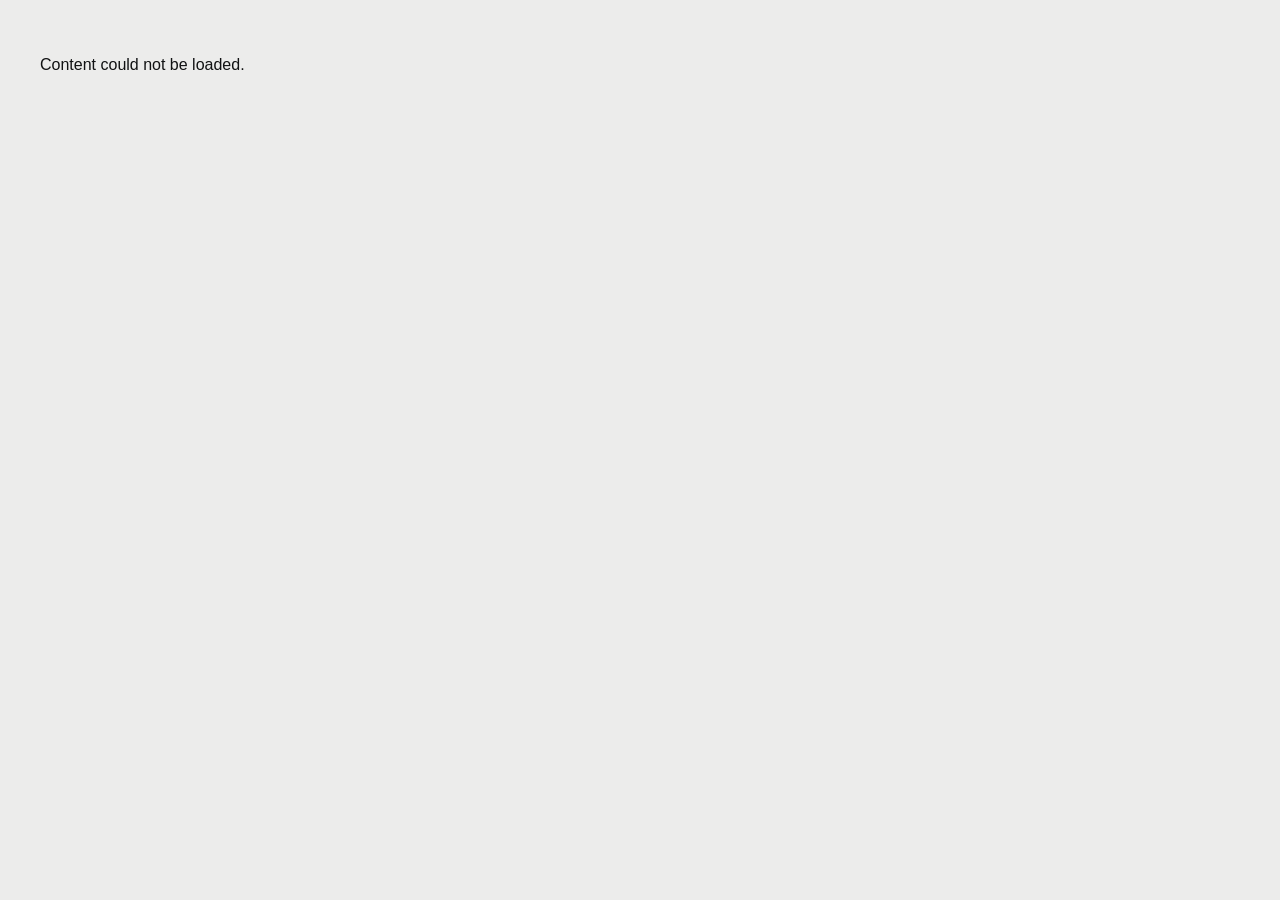
==== work.html @ 420d74ee "Add files via upload" ====
<!doctype html>
<html lang="zh-CN">
  <head>
    <meta charset="UTF-8" />
    <meta name="viewport" content="width=device-width, initial-scale=1.0" />
    <title>Project · Yicheng Zhu</title>
    <link rel="stylesheet" href="styles.css" />
  </head>
  <body><main id="detail"></main><script src="app.js"></script></body>
</html>
---- styles.css ----
:root{--paper:#ececeb;--ink:#111213;--muted:#777778;--line:rgba(17,18,19,.14);--red:#c01319;--dark:#101213}*{box-sizing:border-box}html{scroll-behavior:smooth;background:var(--paper)}body{margin:0;background:var(--paper);color:var(--ink);font-family:Arial,"Helvetica Neue","PingFang SC","Microsoft YaHei",sans-serif}a{color:inherit;text-decoration:none}img,video{display:block;width:100%}.grid-lines{background-image:linear-gradient(to right,transparent calc(25% - .5px),var(--line) 25%,transparent calc(25% + .5px)),linear-gradient(to right,transparent calc(50% - .5px),var(--line) 50%,transparent calc(50% + .5px)),linear-gradient(to right,transparent calc(75% - .5px),var(--line) 75%,transparent calc(75% + .5px))}.blur-letter{color:var(--red);text-shadow:0 0 10px rgba(192,19,25,.58)}.site-header{height:82px;padding:0 5.8vw;border-bottom:1px solid var(--line);display:grid;grid-template-columns:1fr auto 1fr;align-items:center;position:sticky;top:0;z-index:30;background-color:rgba(236,236,235,.92);backdrop-filter:blur(16px);font-size:11px;letter-spacing:.28em}.site-name{font-weight:700}.site-header nav{display:flex;gap:34px}.site-header nav a:hover{color:var(--red)}.edition{justify-self:end;color:var(--muted)}.hero{min-height:calc(100vh - 82px);position:relative;padding:7vh 5.8vw 5vh;border-bottom:1px solid var(--line);overflow:hidden}.hero::after{content:"";position:absolute;inset:27% 5.8vw auto auto;width:13vw;height:1px;background:var(--ink)}.hero-kicker,.hero-number,.hero-subtitle,.section-heading p,.project-meta,.project-status,.experience-note,.contact-section>p{font-size:11px;line-height:1.5;letter-spacing:.38em;text-transform:uppercase}.hero-kicker{margin-left:25%}.hero-number{position:absolute;right:5.8vw;top:7vh}.hero h1{margin:14vh 0 0;font-size:clamp(86px,13.4vw,230px);line-height:.78;font-weight:400;letter-spacing:.04em;white-space:nowrap}.hero-bottom{position:absolute;left:5.8vw;right:5.8vw;bottom:9vh;display:grid;grid-template-columns:1fr 1fr;gap:7vw}.hero-subtitle{align-self:end}.hero-intro{max-width:600px}.hero-intro p{margin:0 0 12px;font-size:12px;line-height:1.8;letter-spacing:.15em}.hero-intro p:last-child{color:var(--muted)}.scroll-cue{position:absolute;right:5.8vw;bottom:3vh;font-size:9px;letter-spacing:.3em;color:var(--muted)}.work-section{border-bottom:1px solid var(--line)}.section-heading{min-height:54vh;padding:8vh 5.8vw;border-bottom:1px solid var(--line);position:relative}.section-heading h2{margin:10vh 0 0 25%;font-size:clamp(54px,6.5vw,110px);line-height:.96;font-weight:400;letter-spacing:-.04em}.section-heading span{position:absolute;right:5.8vw;bottom:8vh;font-size:9px;letter-spacing:.32em;color:var(--muted)}.project-card{padding:8vh 5.8vw 10vh;border-bottom:1px solid var(--line);position:relative}.project-index{position:absolute;top:8vh;left:5.8vw;font-size:13px;letter-spacing:.35em}.project-meta{display:flex;justify-content:space-between;padding-left:25%;margin-bottom:26px}.project-visual{display:block;margin-left:12.5%;height:min(60vw,760px);position:relative;overflow:hidden;background:#151719}.project-visual img{width:100%;height:100%;object-fit:cover;transition:transform .8s cubic-bezier(.2,.8,.2,1),filter .5s ease}.project-visual:hover img{transform:scale(1.015);filter:brightness(.78)}.project-hover{position:absolute;inset:auto 26px 24px auto;padding:13px 16px;background:rgba(236,236,235,.94);font-size:9px;letter-spacing:.28em;opacity:0;transform:translateY(8px);transition:.3s ease}.project-visual:hover .project-hover{opacity:1;transform:translateY(0)}.project-copy{margin:42px 0 0 12.5%;display:grid;grid-template-columns:1fr 1fr;gap:8vw}.project-copy h3{margin:12px 0 0;font-size:clamp(48px,6vw,96px);font-weight:400;line-height:.92}.project-title-en{margin:15px 0 0;font-size:11px;letter-spacing:.35em}.project-summary{max-width:580px;font-size:13px;line-height:1.8;letter-spacing:.09em}.project-summary p{margin:0 0 13px}.project-summary p:nth-child(2){color:var(--muted)}.project-role{padding-top:16px;font-size:9px;letter-spacing:.24em;border-top:1px solid var(--line)}.project-status{color:var(--red)}.project-placeholder{width:100%;height:100%;display:flex;align-items:center;justify-content:center;gap:4vw;color:#e6dfd3;background:radial-gradient(circle at 55% 55%,#502016 0,#171312 36%,#090a0a 75%);font-family:"STKaiti","KaiTi",serif;font-size:clamp(62px,10vw,160px);letter-spacing:.05em}.about-section{min-height:108vh;display:grid;grid-template-columns:1fr 1fr 1fr 1fr;padding:8vh 5.8vw;position:relative;border-bottom:1px solid var(--line)}.about-heading{grid-column:1/3}.about-heading>p{font-size:11px;letter-spacing:.38em}.about-heading h2{margin:8vh 0 0;font-size:clamp(56px,6vw,104px);font-weight:400;line-height:.95}.portrait-frame{grid-column:1/2;margin:10vh 2.5vw 0 0;align-self:start}.portrait-frame img{aspect-ratio:3/4;object-fit:cover;filter:grayscale(1)}.about-copy{grid-column:2/4;margin:10vh 3vw 0;max-width:720px}.about-copy>p{font-size:13px;line-height:2;letter-spacing:.13em;margin:0 0 24px}.about-name{font-size:27px!important;letter-spacing:.2em!important}.about-name span{display:block;margin-top:7px;font-family:"Songti SC",serif}.capabilities{display:flex;flex-wrap:wrap;gap:9px;padding-top:20px}.capabilities span{border:1px solid var(--line);padding:11px 13px;font-size:8px;letter-spacing:.2em}.experience-note{grid-column:4;align-self:end;border-top:1px solid var(--ink);padding-top:14px}.experience-note p{letter-spacing:.22em;line-height:1.8}.contact-section{min-height:88vh;padding:8vh 5.8vw;position:relative}.contact-section h2{margin:15vh 0 0;font-size:clamp(70px,10vw,170px);line-height:.88;font-weight:400;letter-spacing:-.04em}.contact-placeholder{position:absolute;right:5.8vw;bottom:9vh;border-bottom:1px solid var(--muted);padding-bottom:8px;font-size:11px;letter-spacing:.28em;color:var(--muted)}.site-footer{height:76px;border-top:1px solid var(--line);padding:0 5.8vw;display:grid;grid-template-columns:1fr 1fr 1fr;align-items:center;font-size:8px;letter-spacing:.26em;color:var(--muted)}.site-footer span:nth-child(2){text-align:center}.site-footer a{text-align:right}.project-page{min-height:100vh;background:var(--paper)}.project-header{height:82px;padding:0 5.8vw;display:grid;grid-template-columns:1fr 1fr 1fr;align-items:center;border-bottom:1px solid var(--line);font-size:9px;letter-spacing:.28em;position:sticky;top:0;z-index:20;background:rgba(236,236,235,.93);backdrop-filter:blur(16px)}.project-header a:nth-child(2){text-align:center}.project-header span{text-align:right;color:var(--muted)}.project-hero{min-height:70vh;padding:7vh 5.8vw;position:relative;border-bottom:1px solid var(--line)}.project-hero-number,.project-hero-status{font-size:10px;letter-spacing:.34em}.project-hero-number{position:absolute;right:5.8vw;top:7vh}.project-hero-status{color:var(--red)}.project-hero h1{margin:14vh 0 0;font-size:clamp(88px,13vw,220px);font-weight:400;line-height:.78;letter-spacing:-.03em}.project-hero-en{margin:28px 0 0;font-size:14px;letter-spacing:.48em}.project-hero-copy{position:absolute;left:55%;right:22%;bottom:7vh;font-size:12px;line-height:1.9;letter-spacing:.1em}.project-hero-copy p{margin:0 0 10px}.project-hero-copy p:last-child{color:var(--muted)}.project-hero-role{position:absolute;right:5.8vw;bottom:7vh;width:13%;font-size:8px;line-height:2;letter-spacing:.22em}.project-feature{padding:7vh 5.8vw;border-bottom:1px solid var(--line)}.project-feature img,.project-feature video{width:100%;max-height:86vh;object-fit:cover;background:#070808}.project-gallery{padding:9vh 5.8vw}.gallery-label{margin-bottom:8vh;font-size:9px;letter-spacing:.35em}.project-gallery figure{margin:0 0 8vh}.project-gallery figure:nth-child(even){margin-left:8%}.project-gallery figure:nth-child(odd){margin-right:8%}.next-project{min-height:60vh;padding:8vh 5.8vw;display:flex;flex-direction:column;justify-content:space-between;border-top:1px solid var(--line)}.next-project p{font-size:9px;letter-spacing:.35em}.next-project a{font-size:clamp(54px,7vw,120px);line-height:.96}.next-project a span{display:block;margin-top:20px;font-size:11px;letter-spacing:.35em;color:var(--muted)}.desktop-only-message{display:none}@media(max-width:1023px){body>main>*:not(.desktop-only-message){display:none!important}.desktop-only-message{display:flex;min-height:100vh;padding:28px;flex-direction:column;justify-content:space-between;font-size:12px;letter-spacing:.16em}.desktop-only-message p{max-width:300px;line-height:2}}@media(prefers-reduced-motion:reduce){html{scroll-behavior:auto}*,*:before,*:after{transition-duration:.01ms!important}}
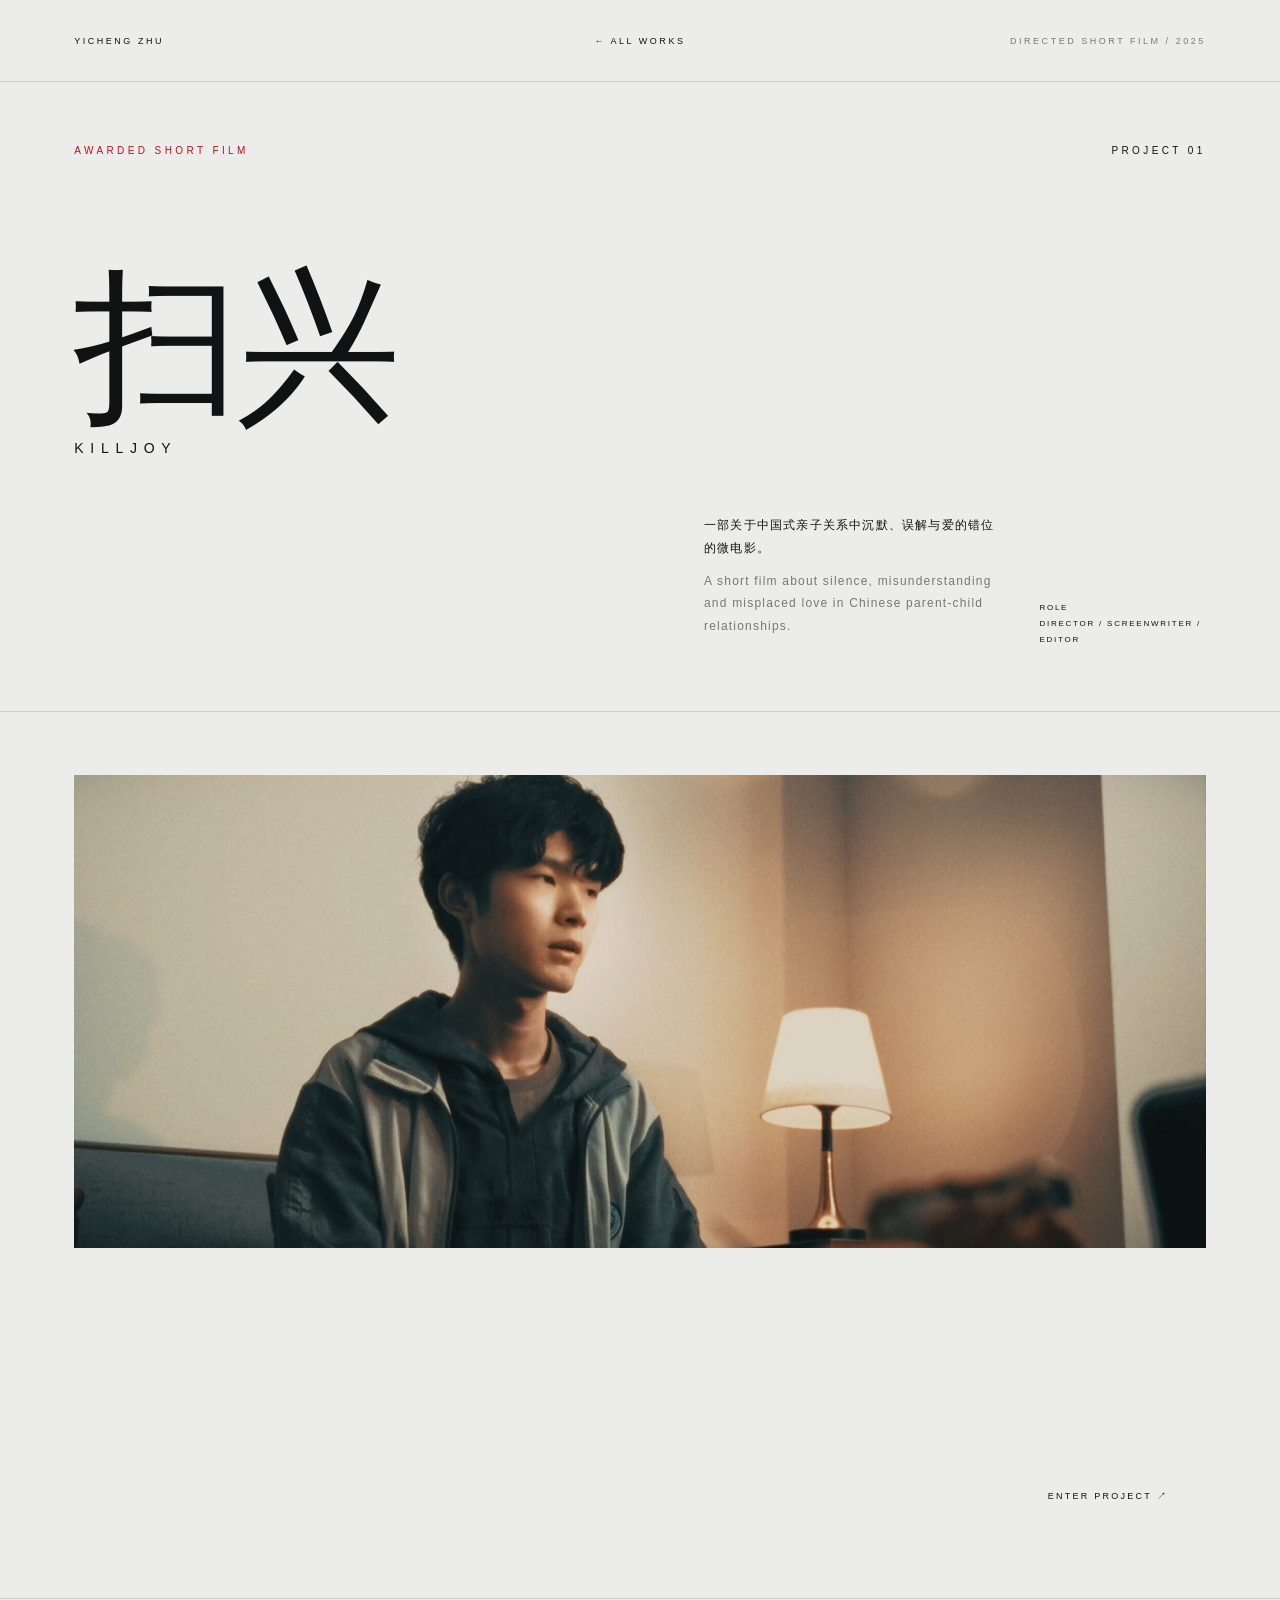
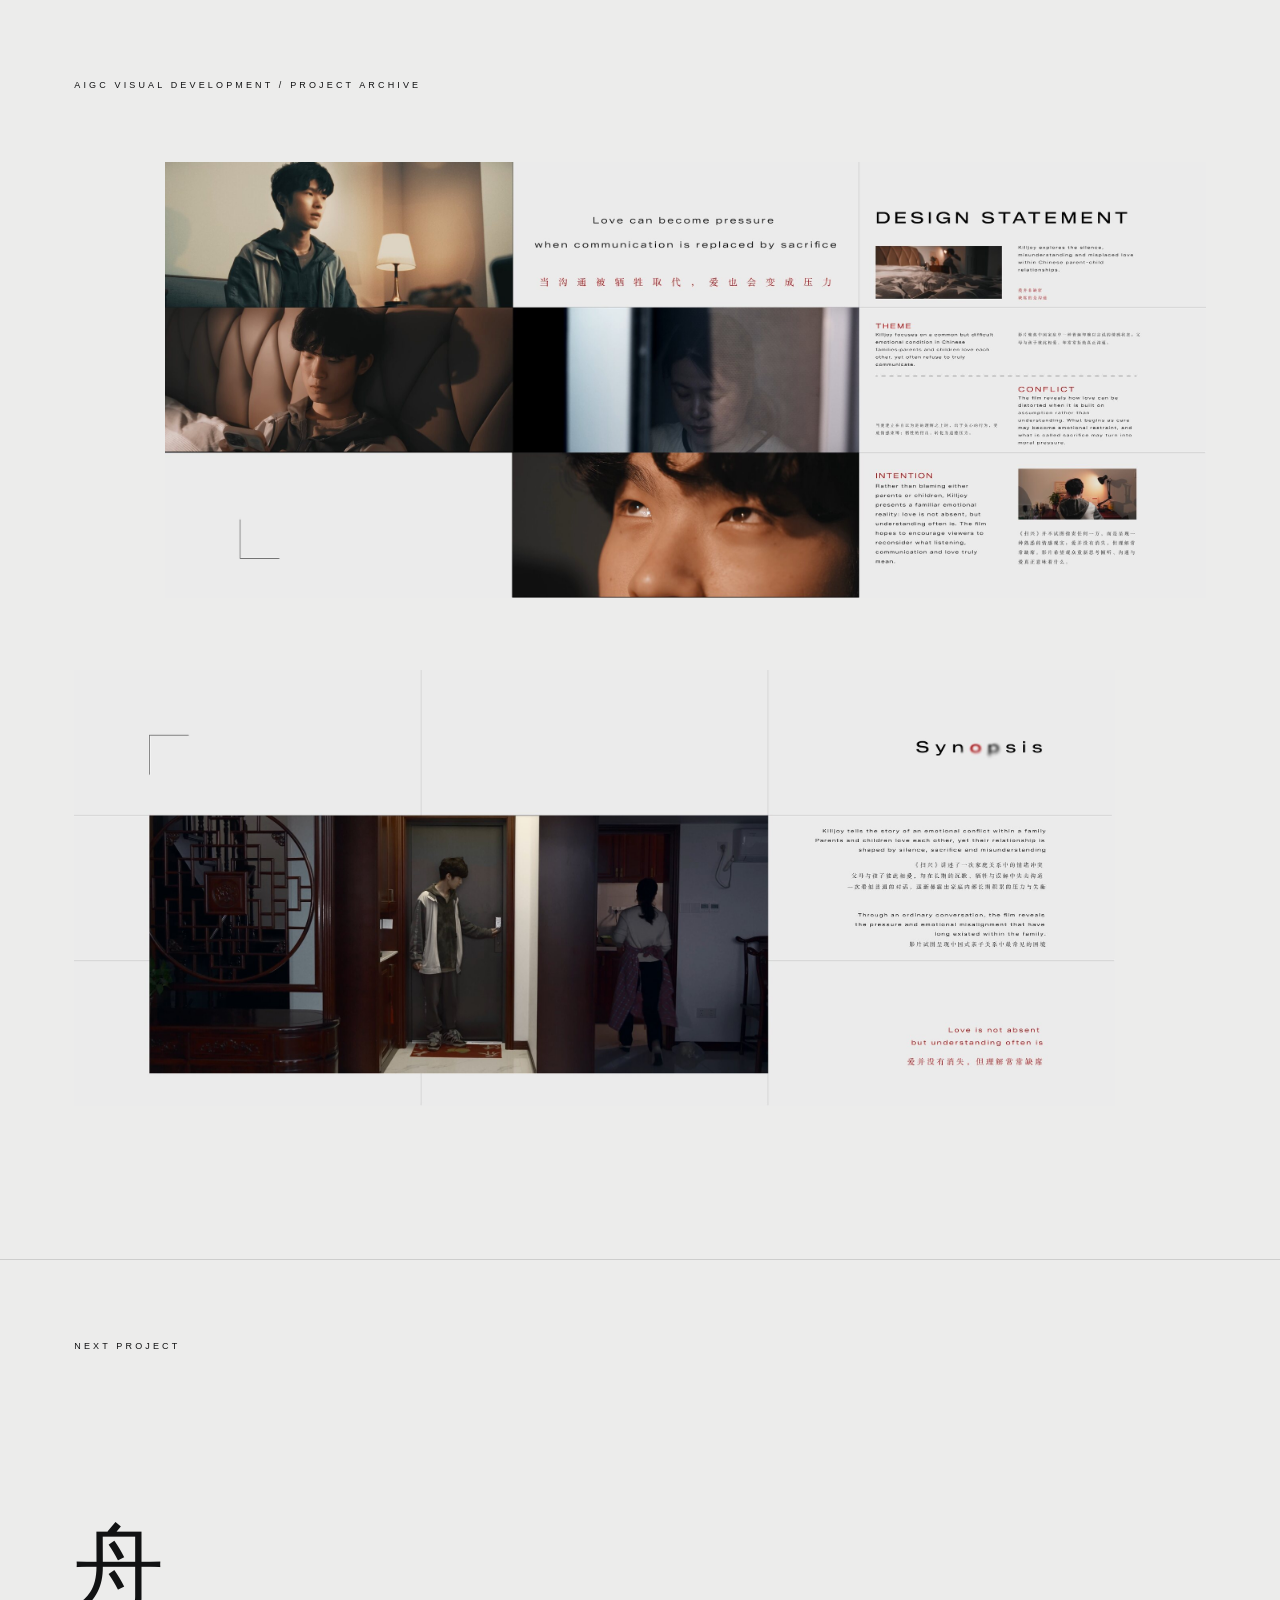
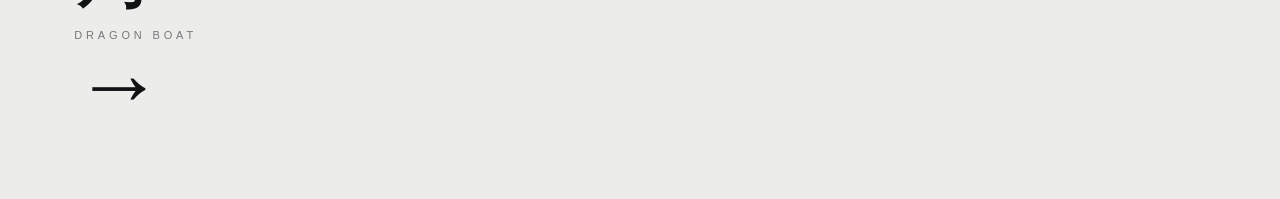
==== commit 8a4902af: "Update work.html" ====
--- a/work.html
+++ b/work.html
@@ -6,5 +6,5 @@
     <title>Project · Yicheng Zhu</title>
     <link rel="stylesheet" href="styles.css" />
   </head>
-  <body><main id="detail"></main><script src="app.js"></script></body>
+  <body><main id="detail"></main><script src="app.js?v=2"></script></body>
 </html>
--- a/styles.css
+++ b/styles.css
@@ -1 +1,18 @@
 :root{--paper:#ececeb;--ink:#111213;--muted:#777778;--line:rgba(17,18,19,.14);--red:#c01319;--dark:#101213}*{box-sizing:border-box}html{scroll-behavior:smooth;background:var(--paper)}body{margin:0;background:var(--paper);color:var(--ink);font-family:Arial,"Helvetica Neue","PingFang SC","Microsoft YaHei",sans-serif}a{color:inherit;text-decoration:none}img,video{display:block;width:100%}.grid-lines{background-image:linear-gradient(to right,transparent calc(25% - .5px),var(--line) 25%,transparent calc(25% + .5px)),linear-gradient(to right,transparent calc(50% - .5px),var(--line) 50%,transparent calc(50% + .5px)),linear-gradient(to right,transparent calc(75% - .5px),var(--line) 75%,transparent calc(75% + .5px))}.blur-letter{color:var(--red);text-shadow:0 0 10px rgba(192,19,25,.58)}.site-header{height:82px;padding:0 5.8vw;border-bottom:1px solid var(--line);display:grid;grid-template-columns:1fr auto 1fr;align-items:center;position:sticky;top:0;z-index:30;background-color:rgba(236,236,235,.92);backdrop-filter:blur(16px);font-size:11px;letter-spacing:.28em}.site-name{font-weight:700}.site-header nav{display:flex;gap:34px}.site-header nav a:hover{color:var(--red)}.edition{justify-self:end;color:var(--muted)}.hero{min-height:calc(100vh - 82px);position:relative;padding:7vh 5.8vw 5vh;border-bottom:1px solid var(--line);overflow:hidden}.hero::after{content:"";position:absolute;inset:27% 5.8vw auto auto;width:13vw;height:1px;background:var(--ink)}.hero-kicker,.hero-number,.hero-subtitle,.section-heading p,.project-meta,.project-status,.experience-note,.contact-section>p{font-size:11px;line-height:1.5;letter-spacing:.38em;text-transform:uppercase}.hero-kicker{margin-left:25%}.hero-number{position:absolute;right:5.8vw;top:7vh}.hero h1{margin:14vh 0 0;font-size:clamp(86px,13.4vw,230px);line-height:.78;font-weight:400;letter-spacing:.04em;white-space:nowrap}.hero-bottom{position:absolute;left:5.8vw;right:5.8vw;bottom:9vh;display:grid;grid-template-columns:1fr 1fr;gap:7vw}.hero-subtitle{align-self:end}.hero-intro{max-width:600px}.hero-intro p{margin:0 0 12px;font-size:12px;line-height:1.8;letter-spacing:.15em}.hero-intro p:last-child{color:var(--muted)}.scroll-cue{position:absolute;right:5.8vw;bottom:3vh;font-size:9px;letter-spacing:.3em;color:var(--muted)}.work-section{border-bottom:1px solid var(--line)}.section-heading{min-height:54vh;padding:8vh 5.8vw;border-bottom:1px solid var(--line);position:relative}.section-heading h2{margin:10vh 0 0 25%;font-size:clamp(54px,6.5vw,110px);line-height:.96;font-weight:400;letter-spacing:-.04em}.section-heading span{position:absolute;right:5.8vw;bottom:8vh;font-size:9px;letter-spacing:.32em;color:var(--muted)}.project-card{padding:8vh 5.8vw 10vh;border-bottom:1px solid var(--line);position:relative}.project-index{position:absolute;top:8vh;left:5.8vw;font-size:13px;letter-spacing:.35em}.project-meta{display:flex;justify-content:space-between;padding-left:25%;margin-bottom:26px}.project-visual{display:block;margin-left:12.5%;height:min(60vw,760px);position:relative;overflow:hidden;background:#151719}.project-visual img{width:100%;height:100%;object-fit:cover;transition:transform .8s cubic-bezier(.2,.8,.2,1),filter .5s ease}.project-visual:hover img{transform:scale(1.015);filter:brightness(.78)}.project-hover{position:absolute;inset:auto 26px 24px auto;padding:13px 16px;background:rgba(236,236,235,.94);font-size:9px;letter-spacing:.28em;opacity:0;transform:translateY(8px);transition:.3s ease}.project-visual:hover .project-hover{opacity:1;transform:translateY(0)}.project-copy{margin:42px 0 0 12.5%;display:grid;grid-template-columns:1fr 1fr;gap:8vw}.project-copy h3{margin:12px 0 0;font-size:clamp(48px,6vw,96px);font-weight:400;line-height:.92}.project-title-en{margin:15px 0 0;font-size:11px;letter-spacing:.35em}.project-summary{max-width:580px;font-size:13px;line-height:1.8;letter-spacing:.09em}.project-summary p{margin:0 0 13px}.project-summary p:nth-child(2){color:var(--muted)}.project-role{padding-top:16px;font-size:9px;letter-spacing:.24em;border-top:1px solid var(--line)}.project-status{color:var(--red)}.project-placeholder{width:100%;height:100%;display:flex;align-items:center;justify-content:center;gap:4vw;color:#e6dfd3;background:radial-gradient(circle at 55% 55%,#502016 0,#171312 36%,#090a0a 75%);font-family:"STKaiti","KaiTi",serif;font-size:clamp(62px,10vw,160px);letter-spacing:.05em}.about-section{min-height:108vh;display:grid;grid-template-columns:1fr 1fr 1fr 1fr;padding:8vh 5.8vw;position:relative;border-bottom:1px solid var(--line)}.about-heading{grid-column:1/3}.about-heading>p{font-size:11px;letter-spacing:.38em}.about-heading h2{margin:8vh 0 0;font-size:clamp(56px,6vw,104px);font-weight:400;line-height:.95}.portrait-frame{grid-column:1/2;margin:10vh 2.5vw 0 0;align-self:start}.portrait-frame img{aspect-ratio:3/4;object-fit:cover;filter:grayscale(1)}.about-copy{grid-column:2/4;margin:10vh 3vw 0;max-width:720px}.about-copy>p{font-size:13px;line-height:2;letter-spacing:.13em;margin:0 0 24px}.about-name{font-size:27px!important;letter-spacing:.2em!important}.about-name span{display:block;margin-top:7px;font-family:"Songti SC",serif}.capabilities{display:flex;flex-wrap:wrap;gap:9px;padding-top:20px}.capabilities span{border:1px solid var(--line);padding:11px 13px;font-size:8px;letter-spacing:.2em}.experience-note{grid-column:4;align-self:end;border-top:1px solid var(--ink);padding-top:14px}.experience-note p{letter-spacing:.22em;line-height:1.8}.contact-section{min-height:88vh;padding:8vh 5.8vw;position:relative}.contact-section h2{margin:15vh 0 0;font-size:clamp(70px,10vw,170px);line-height:.88;font-weight:400;letter-spacing:-.04em}.contact-placeholder{position:absolute;right:5.8vw;bottom:9vh;border-bottom:1px solid var(--muted);padding-bottom:8px;font-size:11px;letter-spacing:.28em;color:var(--muted)}.site-footer{height:76px;border-top:1px solid var(--line);padding:0 5.8vw;display:grid;grid-template-columns:1fr 1fr 1fr;align-items:center;font-size:8px;letter-spacing:.26em;color:var(--muted)}.site-footer span:nth-child(2){text-align:center}.site-footer a{text-align:right}.project-page{min-height:100vh;background:var(--paper)}.project-header{height:82px;padding:0 5.8vw;display:grid;grid-template-columns:1fr 1fr 1fr;align-items:center;border-bottom:1px solid var(--line);font-size:9px;letter-spacing:.28em;position:sticky;top:0;z-index:20;background:rgba(236,236,235,.93);backdrop-filter:blur(16px)}.project-header a:nth-child(2){text-align:center}.project-header span{text-align:right;color:var(--muted)}.project-hero{min-height:70vh;padding:7vh 5.8vw;position:relative;border-bottom:1px solid var(--line)}.project-hero-number,.project-hero-status{font-size:10px;letter-spacing:.34em}.project-hero-number{position:absolute;right:5.8vw;top:7vh}.project-hero-status{color:var(--red)}.project-hero h1{margin:14vh 0 0;font-size:clamp(88px,13vw,220px);font-weight:400;line-height:.78;letter-spacing:-.03em}.project-hero-en{margin:28px 0 0;font-size:14px;letter-spacing:.48em}.project-hero-copy{position:absolute;left:55%;right:22%;bottom:7vh;font-size:12px;line-height:1.9;letter-spacing:.1em}.project-hero-copy p{margin:0 0 10px}.project-hero-copy p:last-child{color:var(--muted)}.project-hero-role{position:absolute;right:5.8vw;bottom:7vh;width:13%;font-size:8px;line-height:2;letter-spacing:.22em}.project-feature{padding:7vh 5.8vw;border-bottom:1px solid var(--line)}.project-feature img,.project-feature video{width:100%;max-height:86vh;object-fit:cover;background:#070808}.project-gallery{padding:9vh 5.8vw}.gallery-label{margin-bottom:8vh;font-size:9px;letter-spacing:.35em}.project-gallery figure{margin:0 0 8vh}.project-gallery figure:nth-child(even){margin-left:8%}.project-gallery figure:nth-child(odd){margin-right:8%}.next-project{min-height:60vh;padding:8vh 5.8vw;display:flex;flex-direction:column;justify-content:space-between;border-top:1px solid var(--line)}.next-project p{font-size:9px;letter-spacing:.35em}.next-project a{font-size:clamp(54px,7vw,120px);line-height:.96}.next-project a span{display:block;margin-top:20px;font-size:11px;letter-spacing:.35em;color:var(--muted)}.desktop-only-message{display:none}@media(max-width:1023px){body>main>*:not(.desktop-only-message){display:none!important}.desktop-only-message{display:flex;min-height:100vh;padding:28px;flex-direction:column;justify-content:space-between;font-size:12px;letter-spacing:.16em}.desktop-only-message p{max-width:300px;line-height:2}}@media(prefers-reduced-motion:reduce){html{scroll-behavior:auto}*,*:before,*:after{transition-duration:.01ms!important}}
+/* Interactive layer */
+:root{--pointer-x:50vw;--pointer-y:50vh}
+body{opacity:1;transition:opacity .7s ease}
+body.page-ready{opacity:1}
+.reveal{opacity:0;transform:translateY(28px);transition:opacity .9s ease,transform .9s cubic-bezier(.2,.8,.2,1)}
+.reveal.is-visible{opacity:1;transform:none}
+.project-visual::after{content:"";position:absolute;inset:0;background:linear-gradient(115deg,transparent 30%,rgba(255,255,255,.22) 48%,transparent 64%);transform:translateX(-120%);transition:transform .9s ease;pointer-events:none}
+.project-visual:hover::after{transform:translateX(120%)}
+.project-visual img{transform:translate(calc(var(--mx,0) * -8px),calc(var(--my,0) * -8px)) scale(1.02);transition:transform .7s cubic-bezier(.2,.8,.2,1),filter .5s ease}
+.project-visual:hover img{transform:translate(calc(var(--mx,0) * -12px),calc(var(--my,0) * -12px)) scale(1.06);filter:brightness(.7)}
+.external-film{min-height:min(60vw,760px);display:flex;flex-direction:column;align-items:center;justify-content:center;gap:24px;background:#111;color:#ececeb;transition:background .4s ease}
+.external-film:hover{background:var(--red)}
+.external-film span{font-size:9px;letter-spacing:.35em;color:rgba(236,236,235,.55)}
+.external-film strong{font-size:clamp(48px,7vw,110px);font-weight:400;letter-spacing:-.04em}
+.media-placeholder{position:relative;display:block;min-height:min(60vw,760px);overflow:hidden}
+.media-placeholder>span{position:absolute;right:24px;bottom:20px;padding:12px 14px;background:rgba(236,236,235,.94);font-size:9px;letter-spacing:.25em}
+.media-placeholder:hover .project-placeholder{filter:brightness(.8)}
